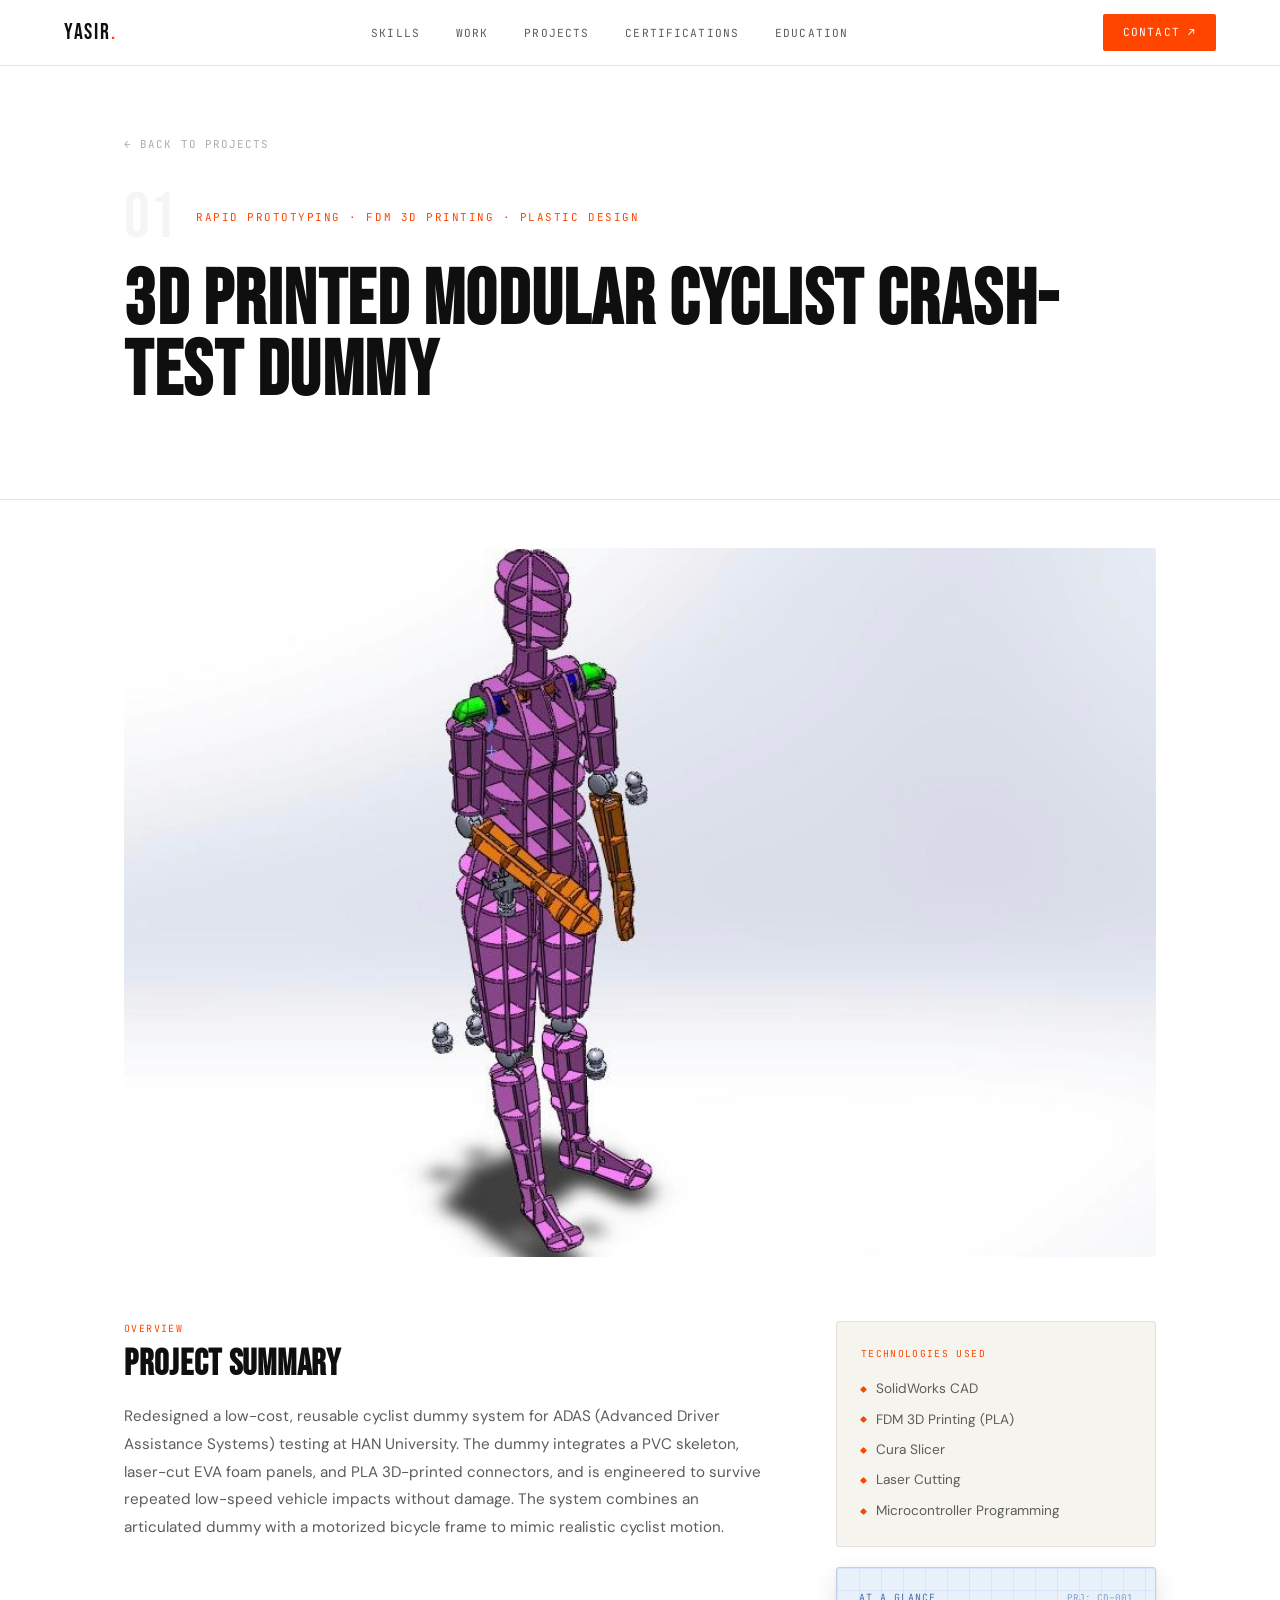
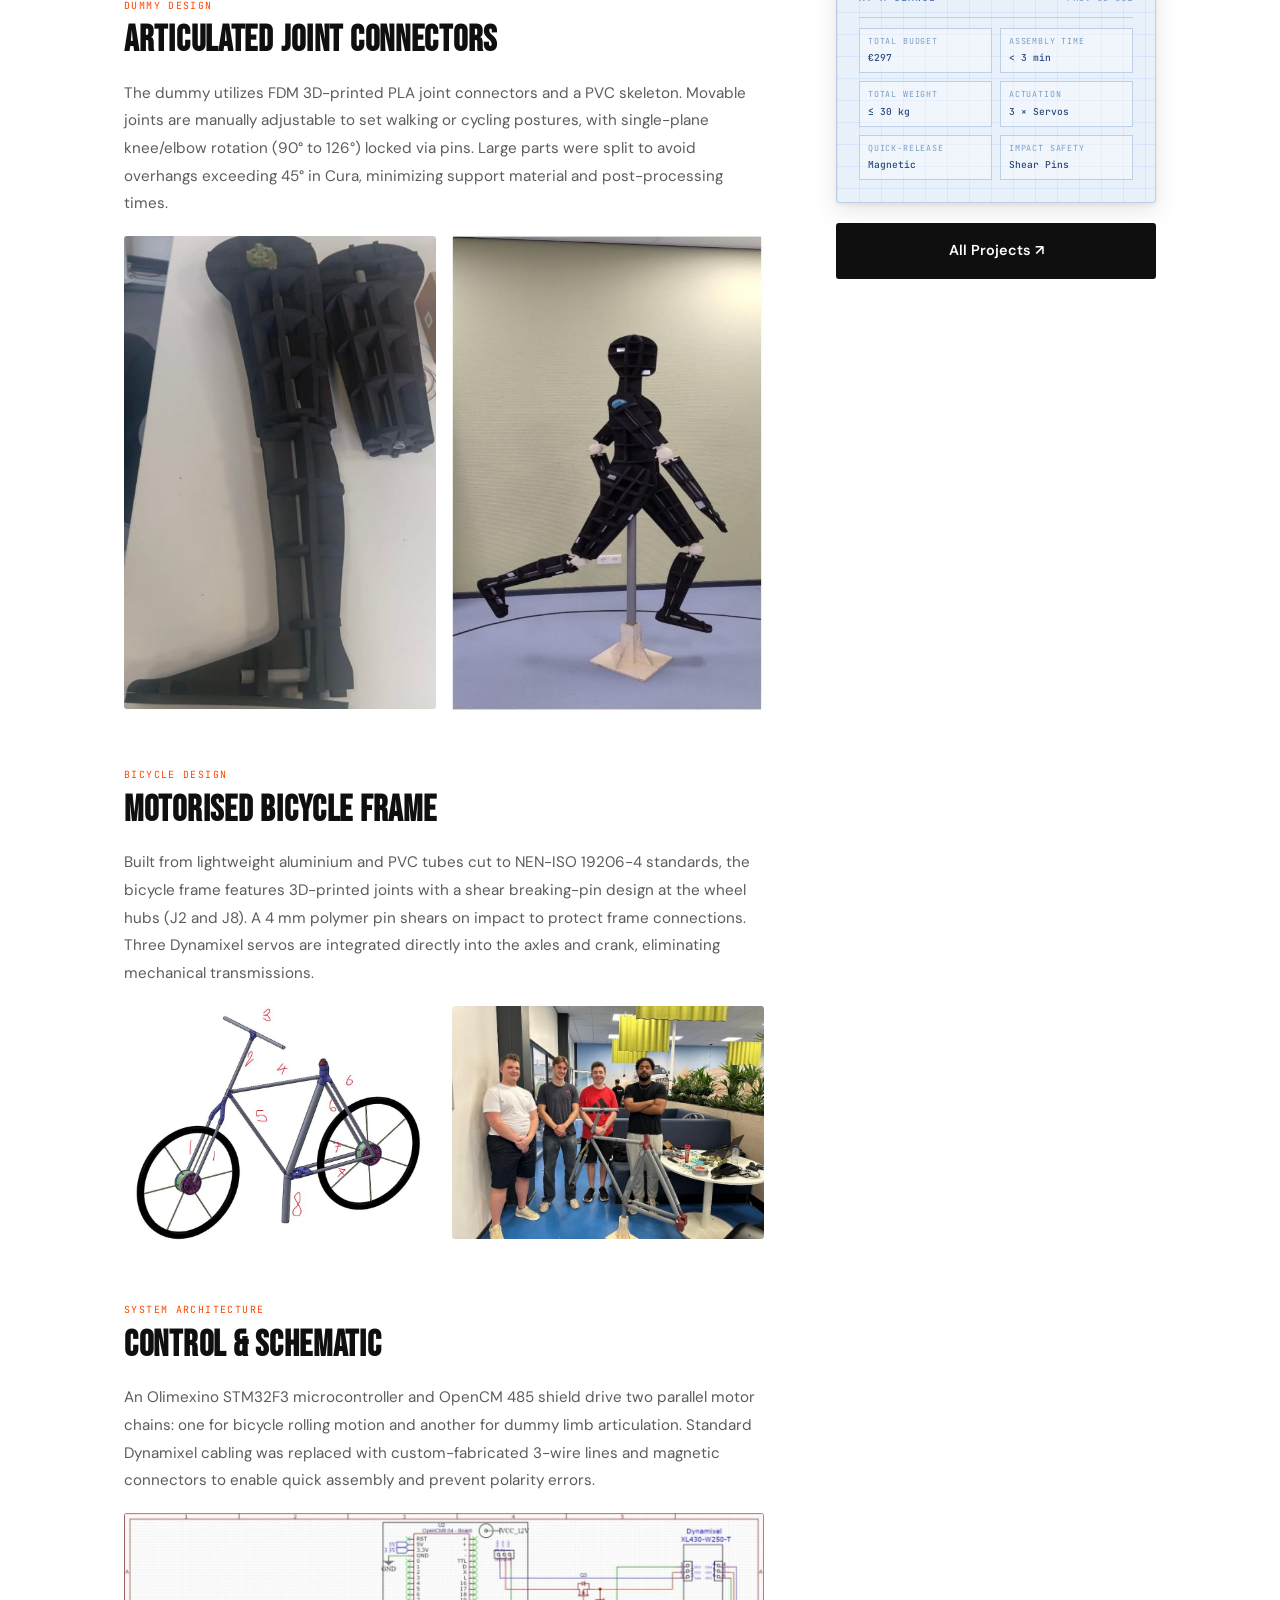
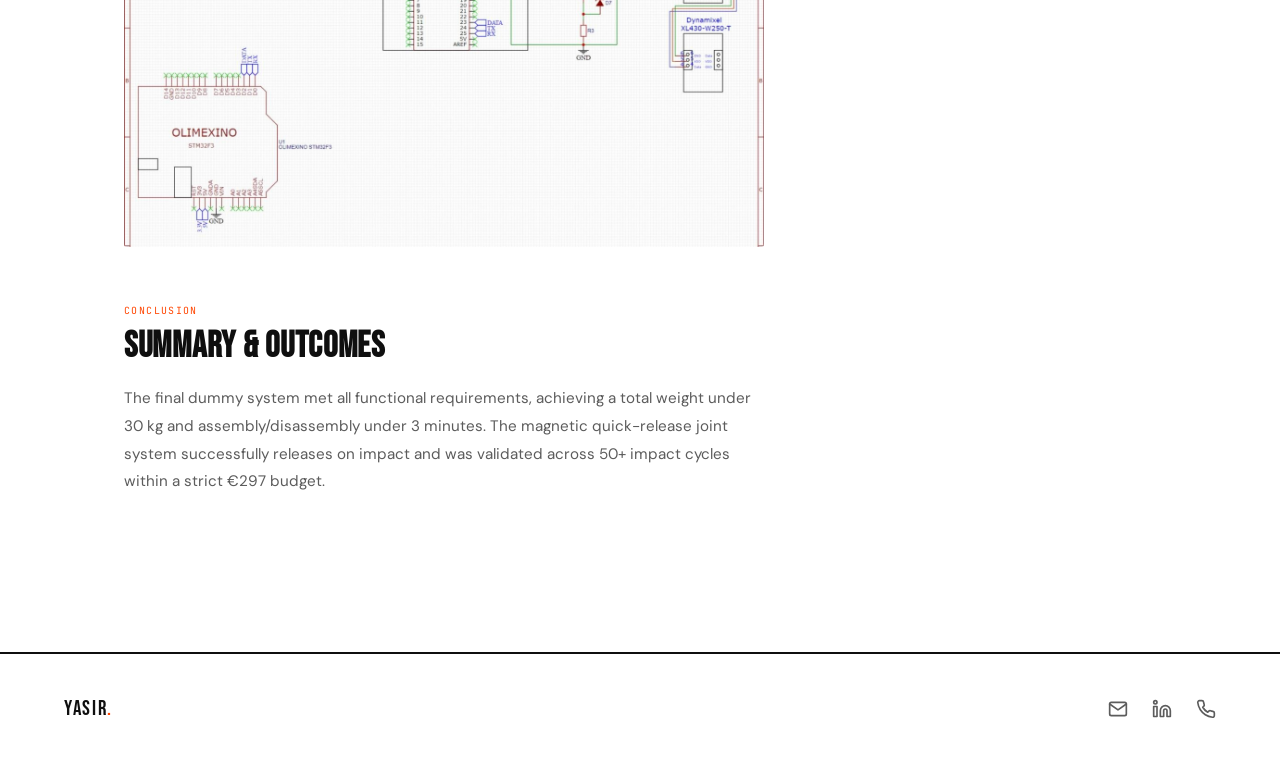
==== projects/cords-vts/cords-vts.html @ d3c05623 "Add files via upload" ====
<!DOCTYPE html>
<html lang="en">

<head>
  <meta charset="UTF-8" />
  <meta name="viewport" content="width=device-width, initial-scale=1.0" />
  <title>3D Printed Modular Cyclist Crash-Test Dummy | Yasir Arafat</title>

  <link rel="icon" type="image/svg+xml" href="../../favicon.svg" />

  <meta name="description"
    content="3D Printed Modular Cyclist Crash-Test Dummy for vehicle safety testing — designed in SolidWorks, manufactured using FDM 3D printing, laser-cut EVA foam, and magnetic attachment systems." />
  <meta name="author" content="Yasir Arafat" />

  <!-- Fonts -->
  <link rel="preconnect" href="https://fonts.googleapis.com" />
  <link rel="preconnect" href="https://fonts.gstatic.com" crossorigin />
  <link
    href="https://fonts.googleapis.com/css2?family=Bebas+Neue&family=DM+Sans:ital,opsz,wght@0,9..40,300;0,9..40,400;0,9..40,500;0,9..40,600;1,9..40,400&family=JetBrains+Mono:wght@400;500&display=swap"
    rel="stylesheet" />

  <link rel="stylesheet" href="../../css/style.css" />
  <link rel="stylesheet" href="../../css/project.css" />
</head>

<body>

  <!-- Navigation -->
  <nav>
    <a href="../../index.html#hero" class="nav-logo">YASIR<em>.</em></a>
    <ul class="nav-links">
      <li><a href="../../index.html#skills">Skills</a></li>
      <li><a href="../../index.html#work">Work</a></li>
      <li><a href="../../index.html#projects">Projects</a></li>
      <li><a href="../../index.html#certifications">Certifications</a></li>
      <li><a href="../../index.html#education">Education</a></li>
    </ul>
    <a href="mailto:arafyasir2023@gmail.com" class="nav-cta" aria-label="Email Yasir">Contact ↗</a>
  </nav>

  <!-- Project Hero -->
  <section class="proj-hero">
    <div class="wrap">
      <div class="proj-hero-inner">
        <a href="../../index.html#projects" class="back-link">← Back to Projects</a>
        <div class="proj-hero-meta">
          <span class="proj-hero-num">01</span>
          <div class="proj-hero-category">Rapid Prototyping · FDM 3D Printing · Plastic Design</div>
        </div>
        <h1 class="proj-hero-title">3D Printed Modular Cyclist Crash-Test Dummy</h1>
      </div>
    </div>
  </section>

  <!-- Hero Image -->
  <div class="proj-img-hero wrap reveal">
    <img src="images/project-hero.jpg" alt="Initial 3D CAD Concept of Articulated Cyclist Dummy Model">
  </div>

  <!-- Main Content -->
  <main class="proj-main">
    <div class="wrap proj-content-grid">

      <!-- Left: Body -->
      <div class="proj-body">

        <!-- Overview -->
        <section class="proj-section reveal">
          <div class="proj-section-label">Overview</div>
          <h2 class="proj-section-title">Project Summary</h2>
          <p>Redesigned a low-cost, reusable cyclist dummy system for ADAS (Advanced Driver Assistance Systems) testing
            at HAN University. The dummy integrates a PVC skeleton, laser-cut EVA foam panels, and PLA 3D-printed
            connectors, and is engineered to survive repeated low-speed vehicle impacts without damage. The system
            combines an articulated dummy with a motorized bicycle frame to mimic realistic cyclist motion.</p>
        </section>

        <!-- Dummy Design Section -->
        <section class="proj-section reveal">
          <div class="proj-section-label">Dummy Design</div>
          <h2 class="proj-section-title">Articulated Joint Connectors</h2>
          <p>The dummy utilizes FDM 3D-printed PLA joint connectors and a PVC skeleton. Movable joints are manually
            adjustable to set walking or cycling postures, with single-plane knee/elbow rotation (90° to 126°) locked
            via pins. Large parts were split to avoid overhangs exceeding 45° in Cura, minimizing support material and
            post-processing times.</p>
          <div class="img-row reveal">
            <img src="images/skeleton-assembly.jpg"
              alt="Partial leg assembly showing internal PVC frame and 3D-printed joints">
            <img src="images/walking-test.jpg"
              alt="Joint articulation test showing the dummy skeleton in a walking posture">
          </div>
        </section>

        <!-- Bicycle Design Section -->
        <section class="proj-section reveal">
          <div class="proj-section-label">Bicycle Design</div>
          <h2 class="proj-section-title">Motorised Bicycle Frame</h2>
          <p>Built from lightweight aluminium and PVC tubes cut to NEN-ISO 19206-4 standards, the bicycle frame features
            3D-printed joints with a shear breaking-pin design at the wheel hubs (J2 and J8). A 4 mm polymer pin shears
            on impact to protect frame connections. Three Dynamixel servos are integrated directly into the axles and
            crank, eliminating mechanical transmissions.</p>
          <div class="img-row reveal">
            <img src="images/bicycle-cad-layout.jpg" alt="Bicycle CAD model highlighting joint layout J1 to J8">
            <img src="images/assembled-bicycle-frame.jpg" alt="Assembled bicycle frame with impact-absorbing foam wrap">
          </div>
        </section>

        <!-- System Architecture Section -->
        <section class="proj-section reveal">
          <div class="proj-section-label">System Architecture</div>
          <h2 class="proj-section-title">Control &amp; Schematic</h2>
          <p>An Olimexino STM32F3 microcontroller and OpenCM 485 shield drive two parallel motor chains: one for bicycle
            rolling motion and another for dummy limb articulation. Standard Dynamixel cabling was replaced with
            custom-fabricated 3-wire lines and magnetic connectors to enable quick assembly and prevent polarity errors.
          </p>
          <div class="img-wide reveal">
            <img src="images/electrical-schematic.jpg"
              alt="Electrical architecture schematic showing Olimexino, OpenCM shield, and motors">
          </div>
        </section>

        <!-- Conclusion -->
        <section class="proj-section reveal">
          <div class="proj-section-label">Conclusion</div>
          <h2 class="proj-section-title">Summary &amp; Outcomes</h2>
          <p>The final dummy system met all functional requirements, achieving a total weight under 30 kg and
            assembly/disassembly under 3 minutes. The magnetic quick-release joint system successfully releases on
            impact and was validated across 50+ impact cycles within a strict €297 budget.</p>
        </section>

      </div>

      <!-- Right: Sidebar -->
      <aside class="proj-sidebar">
        <div class="sidebar-card reveal">
          <div class="sidebar-card-title">Technologies Used</div>
          <ul class="sidebar-tag-list">
            <li>SolidWorks CAD</li>
            <li>FDM 3D Printing (PLA)</li>
            <li>Cura Slicer</li>
            <li>Laser Cutting</li>
            <li>Microcontroller Programming</li>
          </ul>
        </div>

        <div class="bp-card reveal d1" style="transform: none; width: 100%; box-sizing: border-box;">
          <div class="bp-head">
            <span class="bp-label">At a Glance</span>
            <span class="bp-id">PRJ: CD–001</span>
          </div>
          <div style="display: grid; grid-template-columns: 1fr 1fr; gap: 8px; margin-top: 10px;">
            <div class="tb">
              <div class="tb-k">Total Budget</div>
              <div class="tb-v" style="font-weight: 500;">€297</div>
            </div>
            <div class="tb">
              <div class="tb-k">Assembly Time</div>
              <div class="tb-v" style="font-weight: 500;">&lt; 3 min</div>
            </div>
            <div class="tb">
              <div class="tb-k">Total Weight</div>
              <div class="tb-v" style="font-weight: 500;">&le; 30 kg</div>
            </div>
            <div class="tb">
              <div class="tb-k">Actuation</div>
              <div class="tb-v" style="font-weight: 500;">3 × Servos</div>
            </div>
            <div class="tb">
              <div class="tb-k">Quick-Release</div>
              <div class="tb-v" style="font-weight: 500;">Magnetic</div>
            </div>
            <div class="tb">
              <div class="tb-k">Impact Safety</div>
              <div class="tb-v" style="font-weight: 500;">Shear Pins</div>
            </div>
          </div>
        </div>

        <a href="../../index.html#projects" class="btn-dark sidebar-btn reveal d3">All Projects ↗</a>
      </aside>

    </div>
  </main>

  <!-- Footer -->
  <footer>
    <div class="ft-logo">YASIR<em>.</em></div>
    <div class="ft-links">
      <a href="mailto:arafyasir2023@gmail.com" aria-label="Email Yasir">
        <svg xmlns="http://www.w3.org/2000/svg" width="20" height="20" viewBox="0 0 24 24" fill="none"
          stroke="currentColor" stroke-width="2" stroke-linecap="round" stroke-linejoin="round" class="ft-icon">
          <path d="M4 4h16c1.1 0 2 .9 2 2v12c0 1.1-.9 2-2 2H4c-1.1 0-2-.9-2-2V6c0-1.1.9-2 2-2z"></path>
          <polyline points="22,6 12,13 2,6"></polyline>
        </svg>
      </a>
      <a href="https://linkedin.com/in/md-yasir-arafat-bd" target="_blank" rel="noopener" aria-label="LinkedIn">
        <svg xmlns="http://www.w3.org/2000/svg" width="20" height="20" viewBox="0 0 24 24" fill="none"
          stroke="currentColor" stroke-width="2" stroke-linecap="round" stroke-linejoin="round" class="ft-icon">
          <path d="M16 8a6 6 0 0 1 6 6v7h-4v-7a2 2 0 0 0-2-2 2 2 0 0 0-2 2v7h-4v-7a6 6 0 0 1 6-6z"></path>
          <rect x="2" y="9" width="4" height="12"></rect>
          <circle cx="4" cy="4" r="2"></circle>
        </svg>
      </a>
      <a href="tel:+31687738410" aria-label="Call Yasir" title="Phone: (+31) 687 738 410">
        <svg xmlns="http://www.w3.org/2000/svg" width="20" height="20" viewBox="0 0 24 24" fill="none"
          stroke="currentColor" stroke-width="2" stroke-linecap="round" stroke-linejoin="round" class="ft-icon">
          <path
            d="M22 16.92v3a2 2 0 0 1-2.18 2 19.79 19.79 0 0 1-8.63-3.07 19.5 19.5 0 0 1-6-6 19.79 19.79 0 0 1-3.07-8.67A2 2 0 0 1 4.11 2h3a2 2 0 0 1 2 1.72 12.84 12.84 0 0 0 .7 2.81 2 2 0 0 1-.45 2.11L8.09 9.91a16 16 0 0 0 6 6l1.27-1.27a2 2 0 0 1 2.11-.45 12.84 12.84 0 0 0 2.81.7A2 2 0 0 1 22 16.92z">
          </path>
        </svg>
      </a>
    </div>
  </footer>

  <script>
    // Scroll reveal
    const reveals = document.querySelectorAll('.reveal');
    const io = new IntersectionObserver((entries) => {
      entries.forEach(e => { if (e.isIntersecting) { e.target.classList.add('in'); io.unobserve(e.target); } });
    }, { threshold: 0.1 });
    reveals.forEach(el => io.observe(el));
  </script>

</body>

</html>
---- css/style.css ----
/* 
======================================================================
TABLE OF CONTENTS
======================================================================
1. DESIGN TOKENS (:root)
2. RESET & BASE STYLES
3. NAVIGATION (nav)
4. LAYOUT WRAPPERS (.wrap)
5. COMMON & EXTRACTED COMPONENTS (.btn, .sec-hd, .proj-heading-wrap)
6. SECTION STYLES
   - Hero Section (#hero)
   - Blueprint Card Theme (.bp-card, #gearSVG)
   - Skills Section (#skills)
   - Experience & Projects (.proj-list, .proj-item)
   - Certifications Section (#certifications)
   - Education Section (#education)
7. FOOTER
8. SCROLL REVEAL (animations)
9. RESPONSIVE MEDIA QUERIES
======================================================================
*/

/* ===================================================================
   1. DESIGN TOKENS
   =================================================================== */
:root {
  /* ── Brand Colors (Solid Hex) ── */
  --white: #ffffff;
  --paper: #f5f4ee;
  --orange: #ff4500;
  --blue: #1a56ff;
  --bp: #e4edf9;
  --dark: #0f0f0f;
  --mid: #5c5c5c;
  --light: #aeada6;
  --border: #e2e1db;

  /* ── Interactive & UI States (8-digit Hex) ── */
  --nav-bg: #fffffff0;
  /* Opaque white with 0.94 blur alpha */
  --hero-hatch: #ff45000e;
  /* Subtle decorative hatching grid (0.055 alpha) */
  --orange-hover-strong: #ff450014;
  /* Strong hover hue for white backgrounds (0.08 alpha) */
  --orange-hover-subtle: #ff45000a;
  /* Subtle hover hue for paper backgrounds (0.04 alpha) */
  --orange-border-hover: #ff450047;
  /* Refined hover border accent (0.28 alpha) */

  /* ── Blueprint Card Theme ── */
  --bp-bg: #e8f0fa;
  --bp-grid: #1a56ff13;
  /* Blueprint grid pattern (0.075 alpha) */
  --bp-border: #bdd0e8;
  --bp-label: #4a6fa5;
  --bp-id: #7a9ec5;
  --bp-tb-bg: #ffffff59;
  /* Semi-transparent table row background (0.35 alpha) */
  --bp-text: #2a4a7a;

  /* ── Utility Shadows & Typography Overlays ── */
  --shadow-strong: #0000001a;
  /* Pronounced blueprint card drop-shadow (0.1 alpha) */
  --shadow-subtle: #0000000f;
  /* Secondary subtle blueprint shadow (0.06 alpha) */
  --shadow-card: #0000000a;
  /* Card elevate drop-shadow (0.04 alpha) */
  --sec-num: #0000000a;
  /* Large background numbers opacity layer (0.04 alpha) */
  --skills-cat: #ffffff59;
  /* Category text on dark header (0.35 alpha) */
}

/* ===================================================================
   2. RESET & BASE STYLES
   =================================================================== */
*,
*::before,
*::after {
  margin: 0;
  padding: 0;
  box-sizing: border-box;
}

html {
  scroll-behavior: smooth;
}

body {
  background: var(--white);
  color: var(--dark);
  font-family: 'DM Sans', system-ui, sans-serif;
  font-size: 16px;
  line-height: 1.65;
  overflow-x: hidden;
}

/* ===================================================================
   3. NAVIGATION
   =================================================================== */
nav {
  position: fixed;
  top: 0;
  left: 0;
  right: 0;
  z-index: 200;
  height: 66px;
  display: flex;
  align-items: center;
  justify-content: space-between;
  padding: 0 64px;
  background: var(--nav-bg);
  backdrop-filter: blur(18px);
  border-bottom: 1px solid var(--border);
}

.nav-logo {
  font-family: 'Bebas Neue', sans-serif;
  font-size: 1.35rem;
  letter-spacing: 0.08em;
  color: var(--dark);
  text-decoration: none;
}

.nav-logo em {
  color: var(--orange);
  font-style: normal;
}

.nav-links {
  display: flex;
  gap: 36px;
  list-style: none;
}

.nav-links a {
  font-family: 'JetBrains Mono', monospace;
  font-size: 0.7rem;
  color: var(--mid);
  text-decoration: none;
  letter-spacing: 0.1em;
  text-transform: uppercase;
  border-bottom: 1px solid transparent;
  transition: color .2s, border-color .2s;
}

.nav-links a:hover {
  color: var(--orange);
  border-bottom-color: var(--orange);
}

.nav-cta {
  padding: 9px 20px;
  background: var(--orange);
  color: var(--white);
  font-family: 'JetBrains Mono', monospace;
  font-size: 0.7rem;
  letter-spacing: 0.1em;
  text-transform: uppercase;
  text-decoration: none;
  border-radius: 2px;
  transition: opacity .2s;
}

.nav-cta:hover {
  opacity: .85;
}

/* ===================================================================
   4. LAYOUT WRAPPERS
   =================================================================== */
.wrap {
  max-width: 1160px;
  margin: 0 auto;
  padding: 0 64px;
}

/* ===================================================================
   5. COMMON & EXTRACTED COMPONENTS
   =================================================================== */
/* ── Buttons ── */
.btn-dark {
  display: inline-flex;
  align-items: center;
  gap: 8px;
  padding: 14px 32px;
  border: 2px solid var(--dark);
  background: var(--dark);
  color: var(--white);
  font-family: 'DM Sans', sans-serif;
  font-weight: 600;
  font-size: 0.9rem;
  text-decoration: none;
  border-radius: 3px;
  transition: background .2s, border-color .2s;
}

.btn-dark:hover {
  background: var(--orange);
  border-color: var(--orange);
}

.btn-outline {
  display: inline-flex;
  align-items: center;
  gap: 8px;
  padding: 14px 28px;
  border: 2px solid var(--dark);
  color: var(--dark);
  font-family: 'DM Sans', sans-serif;
  font-weight: 600;
  font-size: 0.9rem;
  text-decoration: none;
  border-radius: 3px;
  transition: border-color .2s, color .2s;
}

.btn-outline:hover {
  border-color: var(--orange);
  color: var(--orange);
}

/* Modifier: Small Outline Button */
.btn-outline-sm {
  padding: 8px 20px;
  font-size: 0.75rem;
}

/* ── Section Headings ── */
.sec-hd {
  padding-top: 110px;
  margin-bottom: 60px;
}

.sec-num-bg {
  font-family: 'Bebas Neue', sans-serif;
  font-size: 7rem;
  line-height: 1;
  color: var(--sec-num);
  user-select: none;
  display: block;
  margin-bottom: -1.5rem;
}

.sec-eyebrow {
  font-family: 'JetBrains Mono', monospace;
  font-size: 0.68rem;
  color: var(--orange);
  letter-spacing: 0.14em;
  text-transform: uppercase;
  margin-bottom: 4px;
}

.sec-title {
  font-family: 'Bebas Neue', sans-serif;
  font-size: clamp(2.8rem, 5vw, 4rem);
  letter-spacing: 0.02em;
  line-height: 1;
}

/* ── Extracted Heading Wrapper (Semantic Flex Wrapper) ── */
.proj-heading-wrap {
  display: flex;
  align-items: flex-start;
  gap: 18px;
}

/* ===================================================================
   6. SECTION STYLES
   =================================================================== */

/* ── HERO SECTION ── */
#hero {
  padding-top: 66px;
  min-height: 100vh;
  display: flex;
  align-items: center;
  position: relative;
  overflow: hidden;
}

/* hatching corner decoration */
#hero::after {
  content: '';
  position: absolute;
  top: 0;
  right: 0;
  width: 320px;
  height: 320px;
  pointer-events: none;
  background-image: repeating-linear-gradient(45deg, var(--hero-hatch) 0, var(--hero-hatch) 1px, transparent 1px, transparent 14px);
}

.hero-grid {
  display: grid;
  grid-template-columns: 1fr 400px;
  gap: 72px;
  align-items: center;
  width: 100%;
  padding: 80px 0 60px;
}


.hero-eyebrow {
  display: inline-flex;
  align-items: center;
  gap: 12px;
  font-family: 'JetBrains Mono', monospace;
  font-size: 0.7rem;
  color: var(--orange);
  letter-spacing: 0.14em;
  text-transform: uppercase;
  margin-bottom: 18px;
}

.hero-eyebrow::before {
  content: '';
  display: block;
  width: 30px;
  height: 2px;
  background: var(--orange);
}

h1.name {
  font-family: 'Bebas Neue', sans-serif;
  font-size: clamp(4.5rem, 8.5vw, 9.5rem);
  line-height: 0.88;
  letter-spacing: 0.015em;
  margin-bottom: 28px;
}

h1.name .nm-last {
  color: var(--orange);
}

.hero-bio {
  font-size: 1rem;
  color: var(--mid);
  line-height: 1.8;
  max-width: 480px;
  margin-bottom: 36px;
}

.hero-bio strong {
  color: var(--dark);
  font-weight: 600;
}

/* Stats strip */
.stats-bar {
  display: flex;
  gap: 0;
  margin-bottom: 44px;
  max-width: 500px;
  border: 1px solid var(--border);
  border-radius: 3px;
  overflow: hidden;
}

.stat {
  flex: 1;
  padding: 14px 16px;
  border-right: 1px solid var(--border);
  background: var(--paper);
}

.stat:last-child {
  border-right: none;
}

.stat-v {
  font-family: 'Bebas Neue', sans-serif;
  font-size: 1.6rem;
  color: var(--orange);
  line-height: 1;
  margin-bottom: 2px;
}

.stat-l {
  font-family: 'JetBrains Mono', monospace;
  font-size: 0.58rem;
  letter-spacing: 0.1em;
  text-transform: uppercase;
  color: var(--light);
}

/* ── BLUEPRINT CARD THEME ── */
.hero-right {
  display: flex;
  justify-content: center;
}

.bp-card {
  width: 380px;
  background: var(--bp-bg);
  background-image:
    linear-gradient(var(--bp-grid) 1px, transparent 1px),
    linear-gradient(90deg, var(--bp-grid) 1px, transparent 1px);
  background-size: 22px 22px;
  border: 1px solid var(--bp-border);
  border-radius: 3px;
  padding: 22px;
  transform: rotate(2.8deg);
  box-shadow: 0 8px 24px var(--shadow-strong), 0 2px 4px var(--shadow-subtle);
}

.bp-head {
  display: flex;
  justify-content: space-between;
  align-items: center;
  margin-bottom: 10px;
  padding-bottom: 10px;
  border-bottom: 1px solid var(--bp-border);
}

.bp-label {
  font-family: 'JetBrains Mono', monospace;
  font-size: 0.62rem;
  color: var(--bp-label);
  letter-spacing: 0.1em;
  text-transform: uppercase;
}

.bp-id {
  font-family: 'JetBrains Mono', monospace;
  font-size: 0.58rem;
  color: var(--bp-id);
}

#gearSVG {
  width: 100%;
  display: block;
}

/* Gear CSS animations */
#mainGearGroup {
  transform-box: fill-box;
  transform-origin: center;
  animation: cwSpin 22s linear infinite;
}

#satG1,
#satG2,
#satG3 {
  transform-box: fill-box;
  transform-origin: center;
  animation: ccwSpin 12.2s linear infinite;
}

@keyframes cwSpin {
  to {
    transform: rotate(360deg);
  }
}

@keyframes ccwSpin {
  to {
    transform: rotate(-360deg);
  }
}

.bp-foot {
  display: grid;
  grid-template-columns: repeat(3, 1fr);
  gap: 8px;
  margin-top: 10px;
  padding-top: 10px;
  border-top: 1px solid var(--bp-border);
}

.tb {
  padding: 6px 8px;
  border: 1px solid var(--bp-border);
  background: var(--bp-tb-bg);
}

.tb-k {
  font-family: 'JetBrains Mono', monospace;
  font-size: 0.52rem;
  color: var(--bp-id);
  letter-spacing: 0.1em;
  text-transform: uppercase;
  margin-bottom: 2px;
}

.tb-v {
  font-family: 'JetBrains Mono', monospace;
  font-size: 0.6rem;
  color: var(--bp-text);
}

/* ── SKILLS SECTION ── */
#skills {
  background: var(--paper);
  padding-bottom: 80px;
}

.skills-grid {
  display: grid;
  grid-template-columns: repeat(3, 1fr);
  gap: 20px;
}

.sk-card {
  background: var(--white);
  border: 1px solid var(--border);
  border-radius: 3px;
  overflow: hidden;
  transition: transform .25s, border-color .25s, background .25s;
}

@media (hover: hover) {
  .sk-card:hover {
    transform: translateY(-5px);
    border-color: var(--orange);
    background: var(--orange-hover-subtle);
  }
}

.sk-head {
  background: var(--dark);
  border-bottom: 3px solid var(--orange);
  padding: 22px 26px;
  display: flex;
  align-items: center;
}

.sk-cat {
  font-family: 'JetBrains Mono', monospace;
  font-size: 0.58rem;
  color: var(--skills-cat);
  letter-spacing: 0.12em;
  text-transform: uppercase;
  margin-bottom: 6px;
}

.sk-name {
  font-family: 'Bebas Neue', sans-serif;
  font-size: 1.6rem;
  letter-spacing: 0.04em;
  color: var(--white);
  display: flex;
  align-items: center;
  gap: 12px;
}

.sk-icon {
  font-size: 1.6rem;
  opacity: 0.7;
  display: inline-flex;
  align-items: center;
}

.sk-body {
  padding: 22px 26px;
}

.sk-list {
  list-style: none;
  display: flex;
  flex-direction: column;
  gap: 9px;
}

.sk-list li {
  display: flex;
  align-items: center;
  gap: 10px;
  font-size: 0.875rem;
  color: var(--mid);
}

.sk-list li::before {
  content: '';
  flex-shrink: 0;
  width: 5px;
  height: 5px;
  background: var(--orange);
  border-radius: 1px;
  transform: rotate(45deg);
}

/* ── WORK EXPERIENCE SECTION ── */
#work {
  background: var(--white);
  padding-bottom: 80px;
}

/* Modifier classes for Work title and company (formerly inline styles) */
.work-title {
  font-size: 1.65rem;
  margin-bottom: 4px;
}

.work-company {
  font-family: 'JetBrains Mono', monospace;
  font-size: 0.75rem;
  color: var(--orange);
  letter-spacing: 0.04em;
  text-transform: uppercase;
  font-weight: 600;
}

/* ── PROJECTS SECTION ── */
#projects {
  background: var(--paper);
  padding-bottom: 80px;
}

/* Shared components for Work & Projects */
.proj-list {
  border-top: 2.5px solid var(--dark);
}

.proj-item {
  border-bottom: 1px solid var(--border);
  padding: 44px 0;
  position: relative;
  transition: background .2s, padding-left .3s ease;
}

.proj-item::before {
  content: '';
  position: absolute;
  left: 0;
  top: 0;
  bottom: 0;
  width: 3px;
  background: var(--orange);
  transform: scaleY(0);
  transform-origin: top;
  transition: transform .3s ease;
}

@media (hover: hover) {
  .proj-item:hover {
    background: var(--orange-hover-strong);
    padding-left: 22px;
  }

  .proj-item:hover::before {
    transform: scaleY(1);
  }

  /* Paper-bg sections get subtler hover hue */
  #projects .proj-item:hover {
    background: var(--orange-hover-subtle);
  }
}

.proj-top {
  display: flex;
  align-items: flex-start;
  justify-content: space-between;
  gap: 24px;
  margin-bottom: 12px;
}

.proj-num {
  font-family: 'Bebas Neue', sans-serif;
  font-size: 2.6rem;
  line-height: 1;
  color: var(--sec-num);
  user-select: none;
  flex-shrink: 0;
}

.proj-name {
  font-family: 'Bebas Neue', sans-serif;
  font-size: 1.95rem;
  letter-spacing: 0.02em;
  line-height: 1.05;
  color: var(--dark);
  transition: color .2s;
}

@media (hover: hover) {
  .proj-item:hover .proj-name {
    color: var(--orange);
  }
}

.proj-period {
  font-family: 'JetBrains Mono', monospace;
  font-size: 0.68rem;
  color: var(--light);
  white-space: nowrap;
  padding-top: 8px;
  flex-shrink: 0;
}

.proj-desc {
  font-size: 0.9rem;
  color: var(--mid);
  line-height: 1.78;
  max-width: 720px;
  margin-bottom: 18px;
}

.proj-tags {
  display: flex;
  flex-wrap: wrap;
  gap: 8px;
}

.proj-tag {
  padding: 4px 12px;
  background: var(--paper);
  border: 1px solid var(--border);
  border-radius: 2px;
  font-family: 'JetBrains Mono', monospace;
  font-size: 0.65rem;
  color: var(--mid);
  letter-spacing: 0.04em;
  transition: background .2s, border-color .2s, color .2s;
}

#projects .proj-tag {
  background: var(--white);
}

/* ── View Details Link ── */
.proj-action {
  margin-top: 20px;
}

.proj-detail-link {
  display: inline-flex;
  align-items: center;
  gap: 6px;
  font-family: 'JetBrains Mono', monospace;
  font-size: 0.68rem;
  letter-spacing: 0.1em;
  text-transform: uppercase;
  color: var(--dark);
  text-decoration: none;
  border-bottom: 1px solid var(--dark);
  padding-bottom: 2px;
  transition: color .2s, border-color .2s;
}

.proj-detail-link:hover {
  color: var(--orange);
  border-color: var(--orange);
}

@media (hover: hover) {

  /* White-bg sections: tags get stronger hover hue */
  .proj-item:hover .proj-tag {
    background: var(--orange-hover-strong);
    border-color: var(--orange-border-hover);
    color: var(--orange);
  }

  /* Paper-bg sections: tags get subtler hover hue */
  #projects .proj-item:hover .proj-tag {
    background: var(--orange-hover-subtle);
  }
}

/* ── CERTIFICATIONS SECTION ── */
#certifications {
  background: var(--white);
  padding-bottom: 80px;
}

/* ── EDUCATION SECTION ── */
#education {
  background: var(--paper);
  color: var(--dark);
  padding-bottom: 100px;
}

.edu-grid {
  display: grid;
  grid-template-columns: 1fr 1fr;
  gap: 80px;
  align-items: start;
}

.edu-badge {
  display: inline-block;
  margin-bottom: 24px;
  padding: 4px 14px;
  border: 1px solid var(--orange);
  border-radius: 2px;
  font-family: 'JetBrains Mono', monospace;
  font-size: 0.68rem;
  color: var(--orange);
  letter-spacing: 0.08em;
}

.edu-degree {
  font-family: 'Bebas Neue', sans-serif;
  font-size: clamp(2.5rem, 4vw, 3.5rem);
  line-height: 1.05;
  letter-spacing: 0.02em;
  margin-bottom: 18px;
}

.edu-school {
  font-size: 0.95rem;
  color: var(--mid);
  line-height: 1.7;
}

.edu-right {
  padding-top: 16px;
  display: flex;
  flex-direction: column;
  gap: 14px;
}

.edu-row {
  padding: 20px 24px;
  border: 1px solid var(--border);
  border-radius: 3px;
  background: var(--white);
  transition: border-color .25s, background .25s, transform .25s, box-shadow .25s;
}

@media (hover: hover) {
  .edu-row:hover {
    border-color: var(--orange-border-hover);
    background: var(--orange-hover-subtle);
    transform: translateY(-2px);
    box-shadow: 0 8px 24px var(--shadow-card);
  }
}

.edu-k {
  font-family: 'JetBrains Mono', monospace;
  font-size: 0.6rem;
  color: var(--light);
  letter-spacing: 0.14em;
  text-transform: uppercase;
  margin-bottom: 6px;
}

.edu-v {
  font-size: 0.9rem;
  color: var(--dark);
}

/* ===================================================================
   7. FOOTER
   =================================================================== */
footer {
  background: var(--white);
  border-top: 2.5px solid var(--dark);
  padding: 38px 64px;
  display: flex;
  align-items: center;
  justify-content: space-between;
}

.ft-logo {
  font-family: 'Bebas Neue', sans-serif;
  font-size: 1.3rem;
  letter-spacing: 0.08em;
  color: var(--dark);
}

.ft-logo em {
  color: var(--orange);
  font-style: normal;
}

.ft-links {
  display: flex;
  gap: 24px;
  align-items: center;
}

.ft-links a {
  display: inline-flex;
  align-items: center;
  justify-content: center;
  color: var(--mid);
  text-decoration: none;
  transition: color .2s, transform .2s;
}

.ft-links a:hover {
  color: var(--orange);
  transform: translateY(-2px);
}

.ft-icon {
  width: 20px;
  height: 20px;
  display: block;
}

/* ===================================================================
   8. SCROLL REVEAL
   =================================================================== */
.reveal {
  opacity: 0;
  transform: translateY(28px);
  transition: opacity .6s ease, transform .6s ease;
}

.reveal.in {
  opacity: 1;
  transform: none;
}

.d1 {
  transition-delay: .1s;
}

.d2 {
  transition-delay: .2s;
}

.d3 {
  transition-delay: .3s;
}

/* ===================================================================
   9. RESPONSIVE MEDIA QUERIES
   =================================================================== */
@media (max-width: 980px) {
  nav {
    padding: 0 28px;
  }

  .wrap {
    padding: 0 28px;
  }

  footer {
    padding: 32px 28px;
    flex-direction: column;
    gap: 18px;
    text-align: center;
  }

  .hero-grid {
    grid-template-columns: 1fr;
    gap: 48px;
  }

  .hero-right {
    display: none;
  }

  .skills-grid {
    grid-template-columns: 1fr;
  }

  .edu-grid {
    grid-template-columns: 1fr;
    gap: 40px;
  }
}

@media (max-width: 600px) {
  .nav-links {
    display: none;
  }

  h1.name {
    font-size: 4.2rem;
  }

  .proj-num {
    display: none;
  }
}
---- css/project.css ----
/*
======================================================================
PROJECT DETAIL PAGE STYLES
Extends css/style.css for individual project pages.
======================================================================
*/

/* ── PROJECT HERO SECTION ── */
.proj-hero {
  padding-top: 66px;
  background: var(--white);
  border-bottom: 1px solid var(--border);
}

.proj-hero-inner {
  padding: 64px 0 52px;
}

.back-link {
  display: inline-flex;
  align-items: center;
  gap: 6px;
  font-family: 'JetBrains Mono', monospace;
  font-size: 0.68rem;
  color: var(--light);
  text-decoration: none;
  letter-spacing: 0.1em;
  text-transform: uppercase;
  margin-bottom: 32px;
  transition: color .2s;
}

.back-link:hover {
  color: var(--orange);
}

.proj-hero-meta {
  display: flex;
  align-items: center;
  gap: 20px;
  margin-bottom: 16px;
}

.proj-hero-num {
  font-family: 'Bebas Neue', sans-serif;
  font-size: 4rem;
  line-height: 1;
  color: var(--sec-num);
  user-select: none;
}

.proj-hero-category {
  font-family: 'JetBrains Mono', monospace;
  font-size: 0.68rem;
  color: var(--orange);
  letter-spacing: 0.14em;
  text-transform: uppercase;
}

.proj-hero-title {
  font-family: 'Bebas Neue', sans-serif;
  font-size: clamp(3rem, 6vw, 5.5rem);
  line-height: 0.92;
  letter-spacing: 0.02em;
  color: var(--dark);
  margin-bottom: 40px;
}

.proj-hero-sub {
  color: var(--dark);
}

/* Detail meta strip */
.proj-hero-details {
  display: flex;
  gap: 0;
  border: 1px solid var(--border);
  border-radius: 3px;
  overflow: hidden;
  max-width: 720px;
}

.proj-detail-item {
  flex: 1;
  padding: 16px 20px;
  border-right: 1px solid var(--border);
  background: var(--paper);
}

.proj-detail-item:last-child {
  border-right: none;
}

.proj-detail-label {
  font-family: 'JetBrains Mono', monospace;
  font-size: 0.55rem;
  color: var(--light);
  letter-spacing: 0.12em;
  text-transform: uppercase;
  margin-bottom: 4px;
}

.proj-detail-value {
  font-family: 'JetBrains Mono', monospace;
  font-size: 0.72rem;
  color: var(--dark);
  font-weight: 500;
}

/* ── HERO IMAGE SLOT ── */
.proj-img-hero {
  margin-top: 0;
  padding-top: 48px;
  padding-bottom: 0;
}

/* ── IMAGE PLACEHOLDERS ── */
.img-placeholder {
  background: var(--paper);
  border: 2px dashed var(--border);
  border-radius: 3px;
  overflow: hidden;
  aspect-ratio: 16 / 9;
  display: flex;
  align-items: center;
  justify-content: center;
  transition: border-color .25s;
}

.img-placeholder:hover {
  border-color: var(--orange-border-hover);
}

.img-placeholder--hero {
  aspect-ratio: 21 / 8;
}

.img-placeholder--wide {
  aspect-ratio: 21 / 7;
}

.img-placeholder-inner {
  display: flex;
  flex-direction: column;
  align-items: center;
  gap: 12px;
  color: var(--light);
  text-align: center;
  padding: 24px;
}

.img-placeholder-inner svg {
  opacity: 0.45;
  flex-shrink: 0;
}

.img-placeholder-inner span {
  font-family: 'JetBrains Mono', monospace;
  font-size: 0.62rem;
  color: var(--light);
  letter-spacing: 0.08em;
  text-transform: uppercase;
}

/* ── PROJECT PAGE IMAGES ── */
.img-row img,
.img-wide img,
.proj-img-hero img {
  width: 100%;
  height: auto;
  display: block;
  border-radius: 3px;
}

/* ── CONTENT GRID ── */
.proj-main {
  background: var(--white);
  padding-bottom: 100px;
}

.proj-content-grid {
  display: grid;
  grid-template-columns: 1fr 320px;
  gap: 72px;
  padding-top: 64px;
}

/* ── BODY SECTIONS ── */
.proj-body {
  min-width: 0;
}

.proj-section {
  margin-bottom: 56px;
}

.proj-section p {
  font-size: 0.95rem;
  color: var(--mid);
  line-height: 1.82;
  margin-bottom: 18px;
}

.proj-section p:last-child {
  margin-bottom: 0;
}

.proj-section-label {
  font-family: 'JetBrains Mono', monospace;
  font-size: 0.62rem;
  color: var(--orange);
  letter-spacing: 0.14em;
  text-transform: uppercase;
  margin-bottom: 8px;
}

.proj-section-title {
  font-family: 'Bebas Neue', sans-serif;
  font-size: clamp(1.8rem, 2.8vw, 2.4rem);
  letter-spacing: 0.02em;
  line-height: 1.05;
  color: var(--dark);
  margin-bottom: 20px;
}

/* Image rows */
.img-row {
  display: grid;
  grid-template-columns: 1fr 1fr;
  gap: 16px;
  margin-bottom: 56px;
}

.img-wide {
  margin-bottom: 56px;
}

/* Unordered lists within project body */
.proj-list {
  list-style: none;
  display: flex;
  flex-direction: column;
  gap: 12px;
  margin-bottom: 20px;
}

.proj-list li {
  display: flex;
  align-items: flex-start;
  gap: 12px;
  font-size: 0.95rem;
  color: var(--mid);
  line-height: 1.7;
}

.proj-list li::before {
  content: '';
  flex-shrink: 0;
  width: 6px;
  height: 6px;
  background: var(--orange);
  border-radius: 1px;
  transform: rotate(45deg);
  margin-top: 7px;
}

.proj-list li strong {
  color: var(--dark);
}

/* ── TABLES ── */
.proj-table-wrap {
  overflow-x: auto;
  border-radius: 3px;
  border: 1px solid var(--border);
  margin-bottom: 16px;
}

.proj-table {
  width: 100%;
  border-collapse: collapse;
  font-size: 0.83rem;
  min-width: 480px;
}

.proj-table thead {
  background: var(--dark);
}

.proj-table thead th {
  font-family: 'JetBrains Mono', monospace;
  font-size: 0.6rem;
  color: var(--white);
  letter-spacing: 0.1em;
  text-transform: uppercase;
  padding: 12px 16px;
  text-align: left;
  font-weight: 500;
  border-right: 1px solid rgba(255,255,255,0.08);
}

.proj-table thead th:last-child {
  border-right: none;
}

.proj-table tbody tr {
  border-bottom: 1px solid var(--border);
  transition: background .15s;
}

.proj-table tbody tr:last-child {
  border-bottom: none;
}

.proj-table tbody tr:hover {
  background: var(--orange-hover-subtle);
}

.proj-table tbody tr:nth-child(even) {
  background: var(--paper);
}

.proj-table tbody tr:nth-child(even):hover {
  background: var(--orange-hover-subtle);
}

.proj-table tbody td {
  padding: 12px 16px;
  color: var(--mid);
  border-right: 1px solid var(--border);
  line-height: 1.5;
}

.proj-table tbody td:last-child {
  border-right: none;
}

.proj-table tbody td:first-child {
  color: var(--dark);
  font-weight: 500;
}

.proj-table-note {
  font-family: 'JetBrains Mono', monospace;
  font-size: 0.66rem;
  color: var(--light);
  line-height: 1.7;
  padding: 0 4px;
}

/* Status badges in tables */
.status-pass {
  color: #2a7a4a !important;
  font-weight: 600 !important;
}

.status-fail {
  color: #b83232 !important;
  font-weight: 600 !important;
}

/* ── SIDEBAR ── */
.proj-sidebar {
  display: flex;
  flex-direction: column;
  gap: 20px;
}

.sidebar-card {
  background: var(--paper);
  border: 1px solid var(--border);
  border-radius: 3px;
  padding: 24px;
}

.sidebar-card-title {
  font-family: 'JetBrains Mono', monospace;
  font-size: 0.6rem;
  color: var(--orange);
  letter-spacing: 0.14em;
  text-transform: uppercase;
  margin-bottom: 16px;
}

/* Tag list in sidebar */
.sidebar-tag-list {
  list-style: none;
  display: flex;
  flex-direction: column;
  gap: 8px;
}

.sidebar-tag-list li {
  display: flex;
  align-items: center;
  gap: 10px;
  font-size: 0.85rem;
  color: var(--mid);
}

.sidebar-tag-list li::before {
  content: '';
  flex-shrink: 0;
  width: 5px;
  height: 5px;
  background: var(--orange);
  border-radius: 1px;
  transform: rotate(45deg);
}

/* Metrics */
.sidebar-metric {
  padding: 12px 0;
  border-bottom: 1px solid var(--border);
}

.sidebar-metric:last-child {
  border-bottom: none;
  padding-bottom: 0;
}

.sidebar-metric:first-of-type {
  padding-top: 0;
}

.sidebar-metric-val {
  font-family: 'Bebas Neue', sans-serif;
  font-size: 2rem;
  color: var(--orange);
  line-height: 1;
  margin-bottom: 2px;
}

.sidebar-metric-label {
  font-family: 'JetBrains Mono', monospace;
  font-size: 0.58rem;
  color: var(--light);
  letter-spacing: 0.08em;
  text-transform: uppercase;
}

.sidebar-text {
  font-size: 0.85rem;
  color: var(--mid);
  line-height: 1.7;
}

/* Sidebar Stats Grid (Checkerboard Box style) */
.sidebar-stats-grid {
  display: grid;
  grid-template-columns: 1fr 1fr;
  border: 1px solid var(--border);
  border-radius: 3px;
  overflow: hidden;
}

.sidebar-stats-grid .stat {
  padding: 16px 14px;
  border-right: 1px solid var(--border);
  border-bottom: 1px solid var(--border);
  background: var(--paper);
}

.sidebar-stats-grid .stat:nth-child(2n) {
  border-right: none;
}

.sidebar-stats-grid .stat:nth-child(7),
.sidebar-stats-grid .stat:nth-child(8) {
  border-bottom: none;
}

/* Sidebar buttons */
.sidebar-btn {
  width: 100%;
  justify-content: center;
  text-align: center;
}

/* ── RESPONSIVE ── */
@media (max-width: 980px) {
  .proj-content-grid {
    grid-template-columns: 1fr;
    gap: 48px;
  }

  .proj-sidebar {
    order: -1;
  }

  .proj-hero-details {
    max-width: 100%;
    flex-wrap: wrap;
  }

  .proj-detail-item {
    min-width: 140px;
  }

  .img-placeholder--hero {
    aspect-ratio: 16 / 7;
  }
}

@media (max-width: 600px) {
  .proj-hero-title {
    font-size: 2.6rem;
  }

  .img-row {
    grid-template-columns: 1fr;
  }

  .proj-hero-details {
    flex-direction: column;
  }

  .proj-detail-item {
    border-right: none;
    border-bottom: 1px solid var(--border);
  }

  .proj-detail-item:last-child {
    border-bottom: none;
  }
}
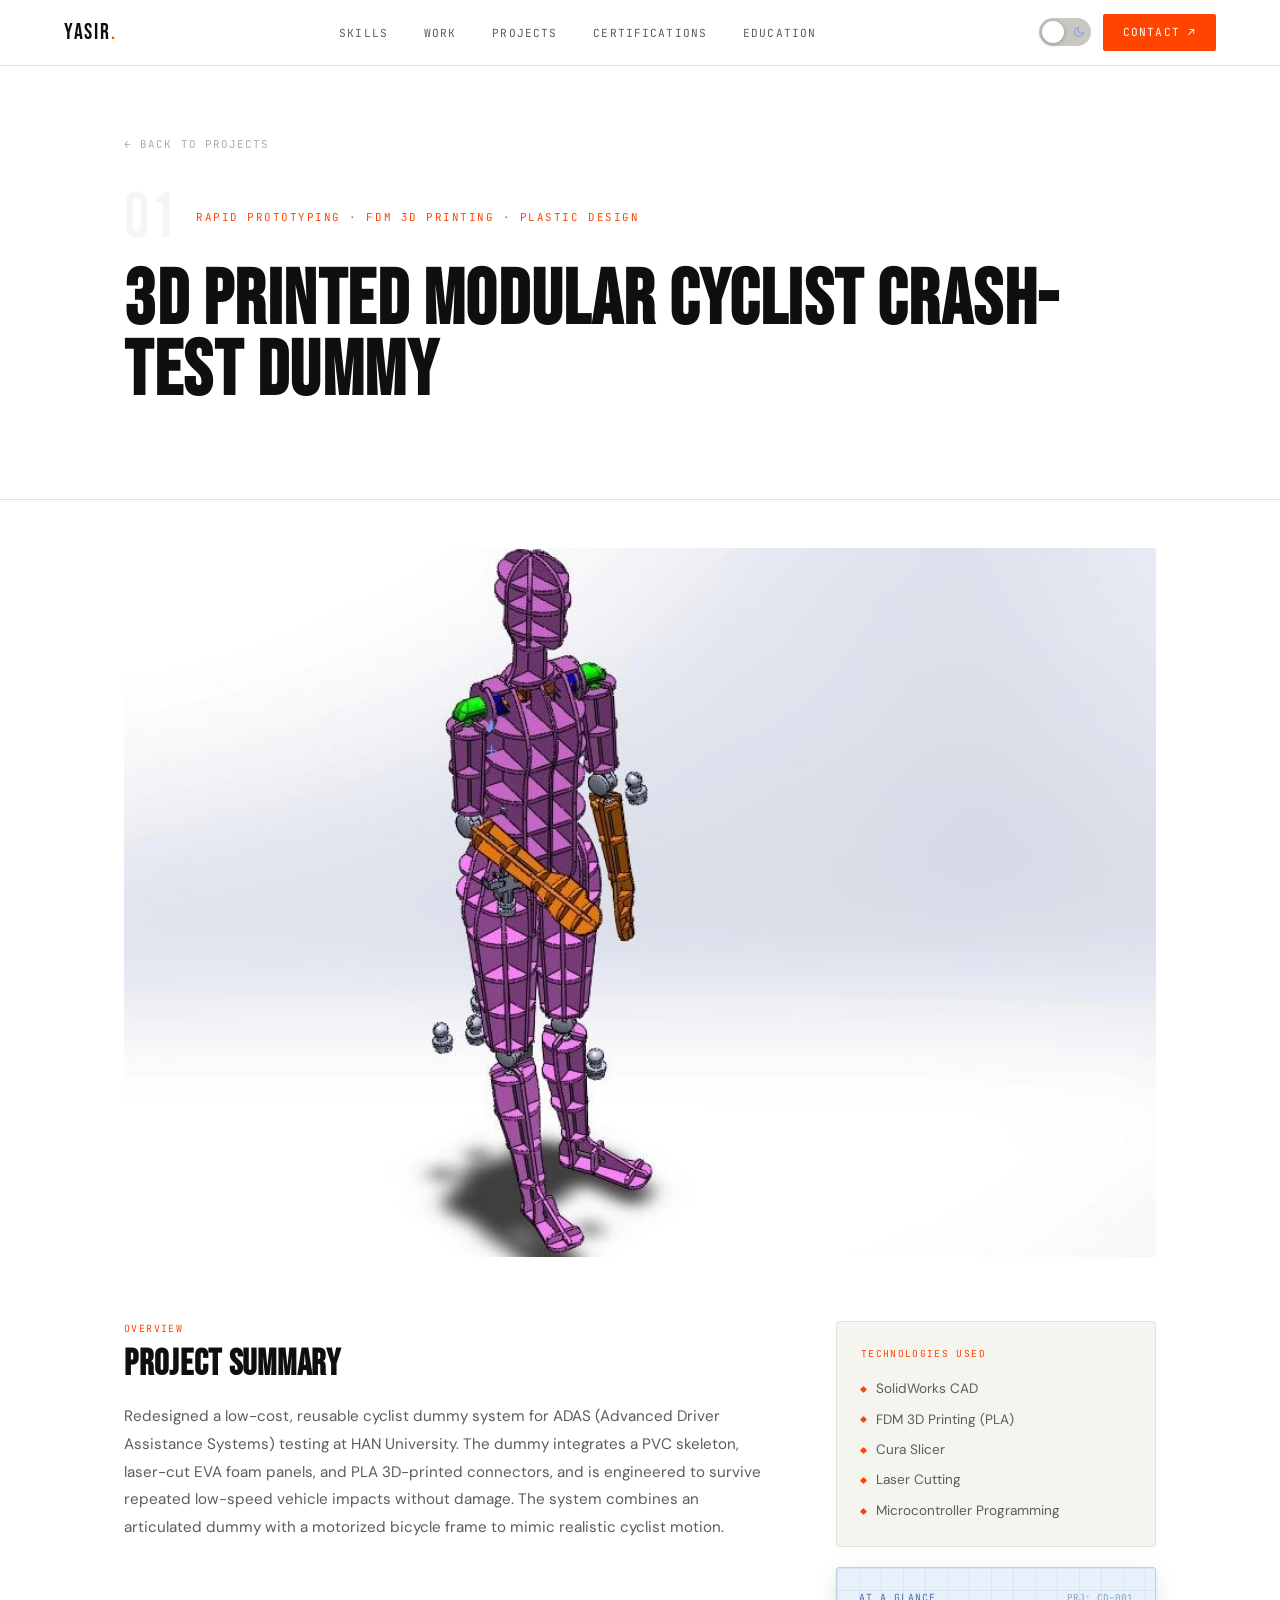
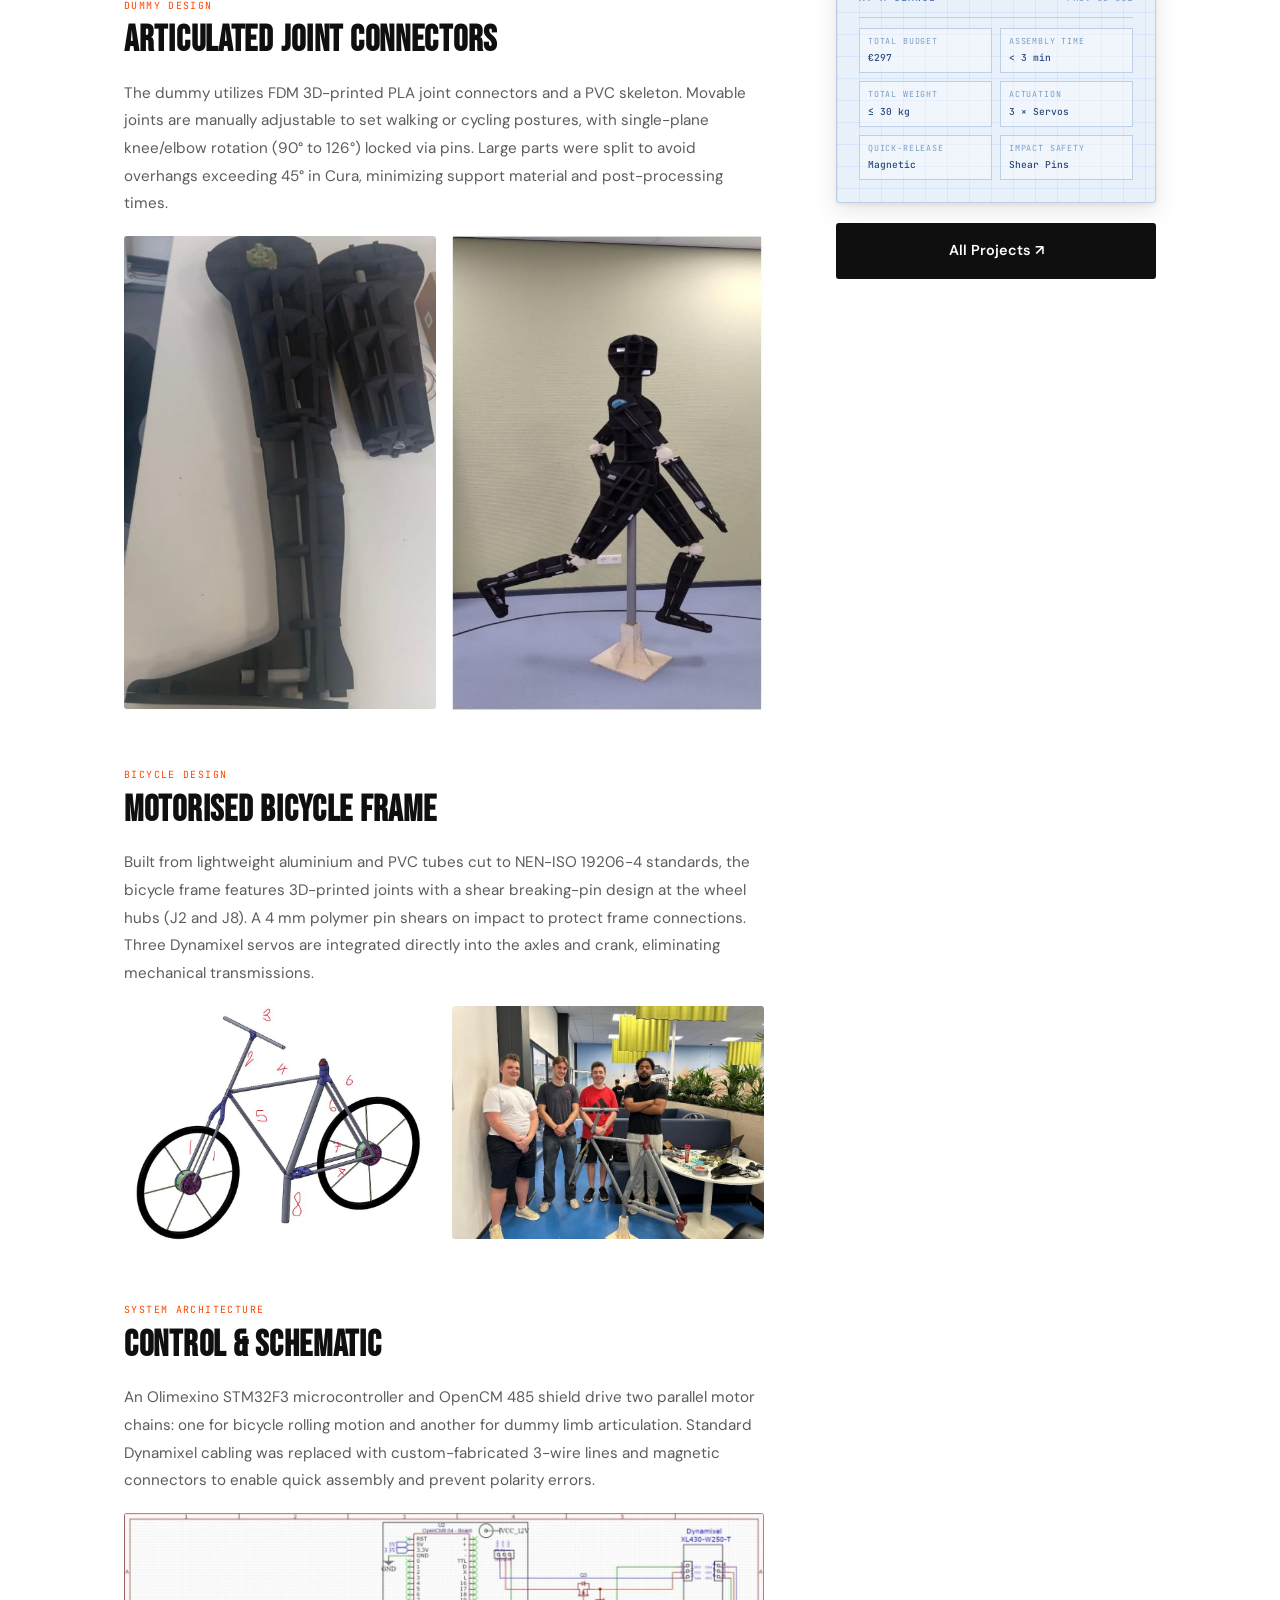
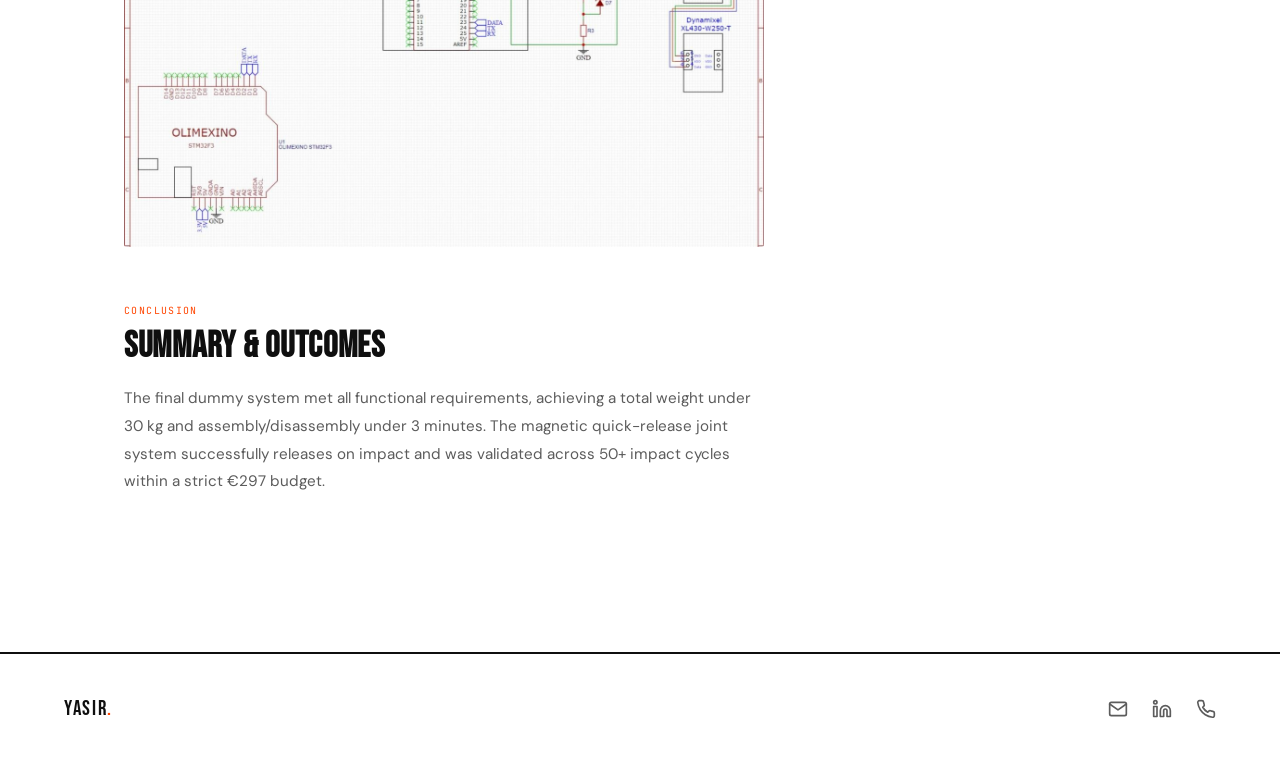
==== commit 4ff60a8f: "Add files via upload" ====
--- a/projects/cords-vts/cords-vts.html
+++ b/projects/cords-vts/cords-vts.html
@@ -18,6 +18,14 @@
   <link
     href="https://fonts.googleapis.com/css2?family=Bebas+Neue&family=DM+Sans:ital,opsz,wght@0,9..40,300;0,9..40,400;0,9..40,500;0,9..40,600;1,9..40,400&family=JetBrains+Mono:wght@400;500&display=swap"
     rel="stylesheet" />
+
+  <!-- Dark Mode: apply saved theme before paint to prevent FOUC -->
+  <script>
+    (function () {
+      if (localStorage.getItem('theme') === 'dark')
+        document.documentElement.setAttribute('data-theme', 'dark');
+    })();
+  </script>
 
   <link rel="stylesheet" href="../../css/style.css" />
   <link rel="stylesheet" href="../../css/project.css" />
@@ -35,7 +43,13 @@
       <li><a href="../../index.html#certifications">Certifications</a></li>
       <li><a href="../../index.html#education">Education</a></li>
     </ul>
-    <a href="mailto:arafyasir2023@gmail.com" class="nav-cta" aria-label="Email Yasir">Contact ↗</a>
+    <div class="nav-right">
+      <button id="theme-toggle" class="theme-toggle" role="switch" aria-checked="false" aria-label="Toggle dark mode">
+        <svg class="toggle-moon" xmlns="http://www.w3.org/2000/svg" viewBox="0 0 24 24" fill="none" stroke="currentColor" stroke-width="2.5" stroke-linecap="round" stroke-linejoin="round"><path d="M21 12.79A9 9 0 1 1 11.21 3 7 7 0 0 0 21 12.79z"/></svg>
+        <svg class="toggle-sun" xmlns="http://www.w3.org/2000/svg" viewBox="0 0 24 24" fill="none" stroke="currentColor" stroke-width="2.5" stroke-linecap="round" stroke-linejoin="round"><circle cx="12" cy="12" r="5"/><line x1="12" y1="1" x2="12" y2="3"/><line x1="12" y1="21" x2="12" y2="23"/><line x1="4.22" y1="4.22" x2="5.64" y2="5.64"/><line x1="18.36" y1="18.36" x2="19.78" y2="19.78"/><line x1="1" y1="12" x2="3" y2="12"/><line x1="21" y1="12" x2="23" y2="12"/><line x1="4.22" y1="19.78" x2="5.64" y2="18.36"/><line x1="18.36" y1="5.64" x2="19.78" y2="4.22"/></svg>
+      </button>
+      <a href="mailto:arafyasir2023@gmail.com" class="nav-cta" aria-label="Email Yasir">Contact &#x2197;&#xFE0E;</a>
+    </div>
   </nav>
 
   <!-- Project Hero -->
@@ -175,7 +189,7 @@
           </div>
         </div>
 
-        <a href="../../index.html#projects" class="btn-dark sidebar-btn reveal d3">All Projects ↗</a>
+        <a href="../../index.html#projects" class="btn-dark sidebar-btn reveal d3">All Projects &#x2197;&#xFE0E;</a>
       </aside>
 
     </div>
@@ -212,6 +226,28 @@
   </footer>
 
   <script>
+    // Theme toggle
+    (function () {
+      var btn = document.getElementById('theme-toggle');
+      if (btn) {
+        btn.setAttribute('aria-checked',
+          document.documentElement.getAttribute('data-theme') === 'dark' ? 'true' : 'false'
+        );
+        btn.addEventListener('click', function () {
+          var isDark = document.documentElement.getAttribute('data-theme') === 'dark';
+          if (isDark) {
+            document.documentElement.removeAttribute('data-theme');
+            localStorage.setItem('theme', 'light');
+            btn.setAttribute('aria-checked', 'false');
+          } else {
+            document.documentElement.setAttribute('data-theme', 'dark');
+            localStorage.setItem('theme', 'dark');
+            btn.setAttribute('aria-checked', 'true');
+          }
+        });
+      }
+    })();
+
     // Scroll reveal
     const reveals = document.querySelectorAll('.reveal');
     const io = new IntersectionObserver((entries) => {
--- a/css/style.css
+++ b/css/style.css
@@ -72,6 +72,45 @@
 }
 
 /* ===================================================================
+   1b. DARK MODE TOKENS
+   =================================================================== */
+[data-theme="dark"] {
+  /* ── Brand Colors ── */
+  --white: #0f0f0f;
+  --paper: #161616;
+  --orange: #ff5520;
+  --blue: #4d7aff;
+  --bp: #0d1a2e;
+  --dark: #f0f0ec;
+  --mid: #a8a8a2;
+  --light: #555550;
+  --border: #2a2a28;
+
+  /* ── Interactive & UI States ── */
+  --nav-bg: #0f0f0fef;
+  --hero-hatch: #ff55200d;
+  --orange-hover-strong: #ff552018;
+  --orange-hover-subtle: #ff55200c;
+  --orange-border-hover: #ff552050;
+
+  /* ── Blueprint Card — deep navy dark ── */
+  --bp-bg: #0d1929;
+  --bp-grid: #4d7aff18;
+  --bp-border: #1e3354;
+  --bp-label: #6f9fd8;
+  --bp-id: #4a7ab5;
+  --bp-tb-bg: #ffffff0a;
+  --bp-text: #a8c8f0;
+
+  /* ── Utility Shadows ── */
+  --shadow-strong: #00000050;
+  --shadow-subtle: #00000030;
+  --shadow-card: #00000025;
+  --sec-num: #ffffff0c;
+  --skills-cat: #ffffff40;
+}
+
+/* ===================================================================
    2. RESET & BASE STYLES
    =================================================================== */
 *,
@@ -178,6 +217,89 @@
 /* ===================================================================
    5. COMMON & EXTRACTED COMPONENTS
    =================================================================== */
+/* ── Nav Right Cluster (toggle + CTA grouped) ── */
+.nav-right {
+  display: flex;
+  align-items: center;
+  gap: 12px;
+}
+
+/* ── Theme Toggle Switch ── */
+.theme-toggle {
+  position: relative;
+  display: inline-flex;
+  align-items: center;
+  flex-shrink: 0;
+  width: 52px;
+  height: 28px;
+  border-radius: 14px;
+  background: #c8c7c1;
+  border: none;
+  cursor: pointer;
+  padding: 0;
+  transition: background .3s ease;
+}
+
+.theme-toggle:focus-visible {
+  outline: 2px solid var(--orange);
+  outline-offset: 3px;
+}
+
+/* Sliding knob */
+.theme-toggle::after {
+  content: '';
+  position: absolute;
+  left: 3px;
+  top: 3px;
+  width: 22px;
+  height: 22px;
+  border-radius: 50%;
+  background: #ffffff;
+  box-shadow: 0 1px 5px rgba(0,0,0,0.28);
+  transition: transform .3s ease;
+  z-index: 1;
+}
+
+/* Moon icon — right side, visible in light mode */
+.toggle-moon {
+  position: absolute;
+  right: 6px;
+  top: 50%;
+  transform: translateY(-50%);
+  width: 12px;
+  height: 12px;
+  color: #8aaad8;
+  pointer-events: none;
+  transition: opacity .25s;
+  opacity: 1;
+}
+
+/* Sun icon — left side, visible in dark mode */
+.toggle-sun {
+  position: absolute;
+  left: 6px;
+  top: 50%;
+  transform: translateY(-50%);
+  width: 12px;
+  height: 12px;
+  color: #ffc14d;
+  pointer-events: none;
+  transition: opacity .25s;
+  opacity: 0;
+}
+
+/* Dark mode: orange track + knob slides right */
+[data-theme="dark"] .theme-toggle {
+  background: var(--orange);
+}
+
+[data-theme="dark"] .theme-toggle::after {
+  transform: translateX(24px);
+}
+
+[data-theme="dark"] .toggle-moon { opacity: 0; }
+[data-theme="dark"] .toggle-sun  { opacity: 1; }
+
 /* ── Buttons ── */
 .btn-dark {
   display: inline-flex;
@@ -432,6 +554,11 @@
   display: block;
 }
 
+/* Blueprint SVG gear fills adapt to dark mode */
+[data-theme="dark"] #gearSVG circle[fill="#E8F0FA"] {
+  fill: #0d1929;
+}
+
 /* Gear CSS animations */
 #mainGearGroup {
   transform-box: fill-box;
--- a/css/project.css
+++ b/css/project.css
@@ -359,6 +359,19 @@
   font-weight: 600 !important;
 }
 
+[data-theme="dark"] .status-pass {
+  color: #4acd7a !important;
+}
+
+[data-theme="dark"] .status-fail {
+  color: #f06060 !important;
+}
+
+/* Dark mode: table header column divider */
+[data-theme="dark"] .proj-table thead th {
+  border-right-color: rgba(255,255,255,0.06);
+}
+
 /* ── SIDEBAR ── */
 .proj-sidebar {
   display: flex;
